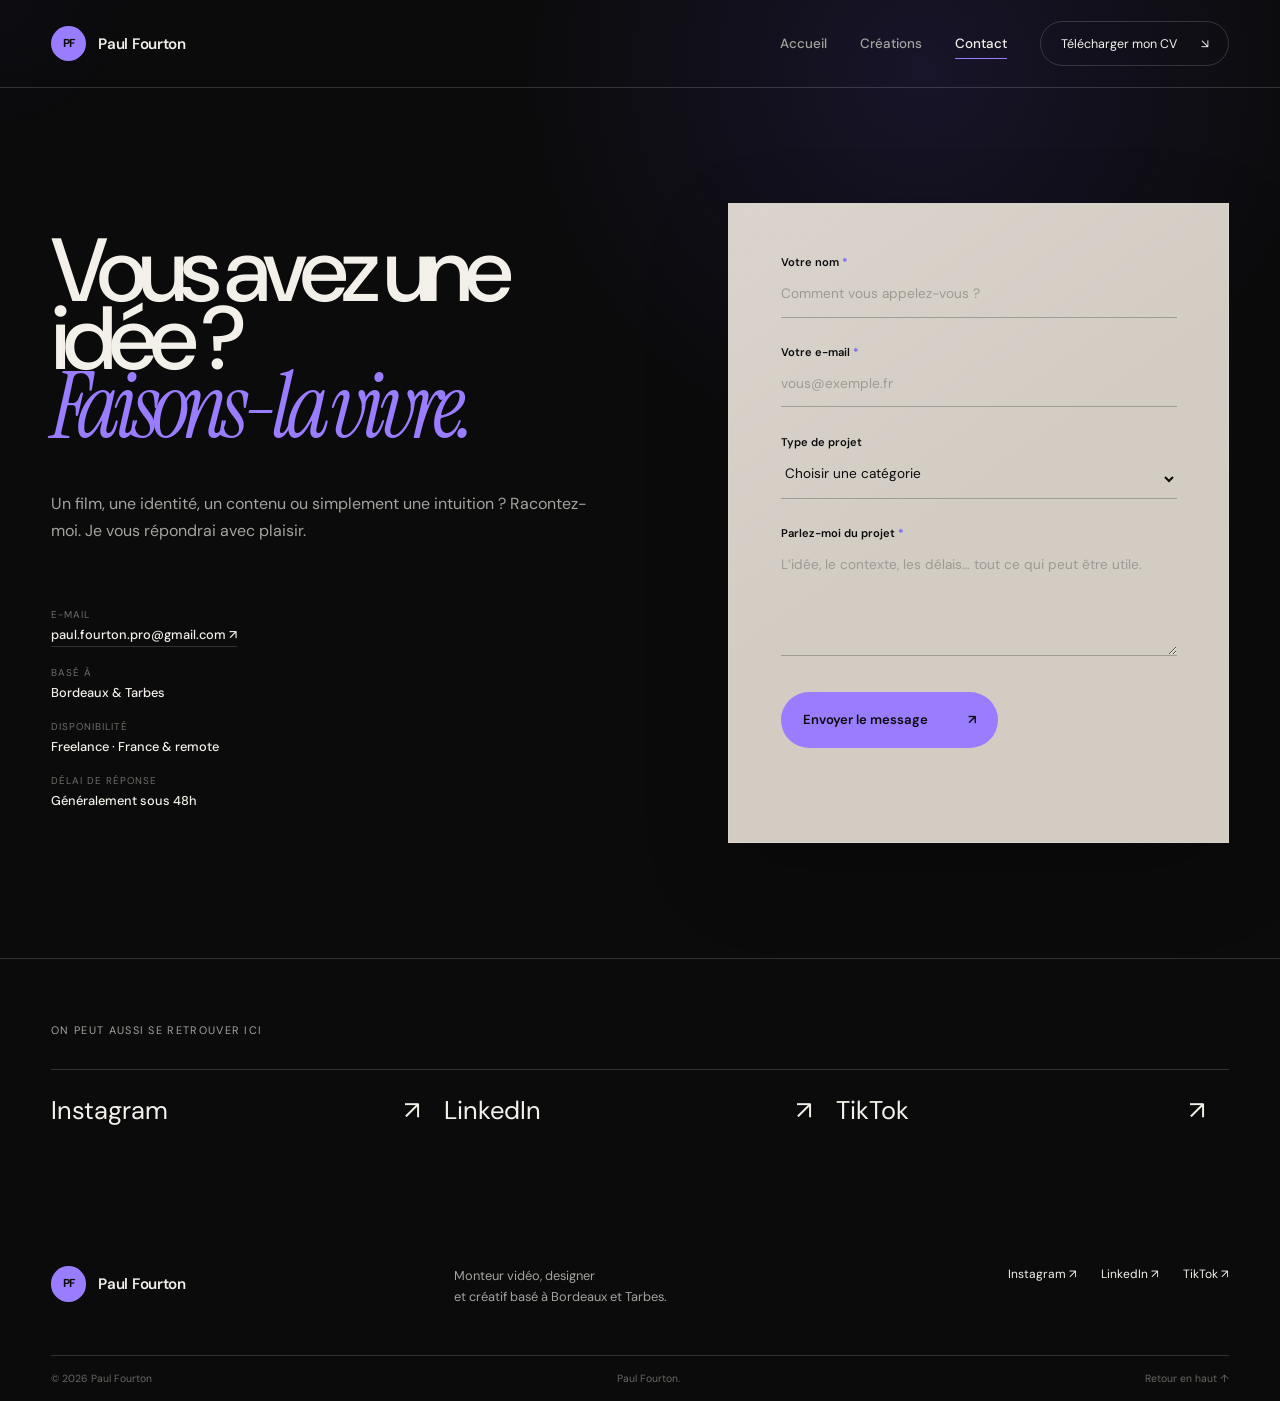
==== contact.html @ eab23693 "Add portfolio site files" ====
<!DOCTYPE html>
<html lang="fr">
<head>
  <meta charset="UTF-8">
  <meta name="viewport" content="width=device-width, initial-scale=1.0">
  <meta name="description" content="Contactez Paul Fourton pour un projet vidéo, design ou créatif.">
  <title>Contact — Paul Fourton</title>
  <link rel="icon" type="image/png" href="images/logo_paul.png">
  <link rel="stylesheet" href="styles.css">
  <script src="script.js" defer></script>
</head>
<body data-page="contact">
  <div class="cursor-glow" aria-hidden="true"></div>

  <header class="site-header">
    <a class="brand" href="index.html" aria-label="Retour à l'accueil">
      <span class="brand-mark brand-logo">
        <img src="images/logo_paul.png" alt="">
        <span class="brand-logo-fallback">PF</span>
      </span>
      <span>Paul Fourton</span>
    </a>
    <button class="menu-toggle" type="button" aria-label="Ouvrir le menu" aria-expanded="false">
      <span></span><span></span>
    </button>
    <nav class="main-nav" aria-label="Navigation principale">
      <a href="index.html" data-nav="home">Accueil</a>
      <a href="creations.html" data-nav="work">Créations</a>
      <a href="contact.html" data-nav="contact">Contact</a>
      <a class="nav-cta" href="output/pdf/cv-paul-fourton.pdf" download>Télécharger mon CV <span>↘</span></a>
    </nav>
  </header>

  <main>
    <section class="contact-hero section-shell">
      <div class="contact-heading">
        <h1 class="reveal">Vous avez une idée ?<br><em>Faisons-la vivre.</em></h1>
        <p class="reveal">
          Un film, une identité, un contenu ou simplement une intuition ?
          Racontez-moi. Je vous répondrai avec plaisir.
        </p>
        <div class="contact-details reveal">
          <a href="mailto:paul.fourton.pro@gmail.com">
            <span>E-mail</span>
            <strong>paul.fourton.pro@gmail.com ↗</strong>
          </a>
          <div>
            <span>Basé à</span>
            <strong>Bordeaux & Tarbes</strong>
          </div>
          <div>
            <span>Disponibilité</span>
            <strong>Freelance · France & remote</strong>
          </div>
          <div>
            <span>Délai de réponse</span>
            <strong>Généralement sous 48h</strong>
          </div>
        </div>
      </div>

      <div class="contact-form-wrap reveal">
        <form class="contact-form" action="https://formsubmit.co/ajax/paul.fourton.pro@gmail.com" method="POST" novalidate>
          <input type="hidden" name="_subject" value="Nouveau message depuis le portfolio de Paul Fourton">
          <input type="hidden" name="_template" value="table">
          <input type="hidden" name="_captcha" value="false">
          <input class="form-honey" type="text" name="_honey" tabindex="-1" autocomplete="off">

          <div class="form-row">
            <label for="name">Votre nom <span>*</span></label>
            <input id="name" name="name" type="text" placeholder="Comment vous appelez-vous ?" required>
            <small class="field-error">Indiquez votre nom.</small>
          </div>

          <div class="form-row">
            <label for="email">Votre e-mail <span>*</span></label>
            <input id="email" name="email" type="email" placeholder="vous@exemple.fr" required>
            <small class="field-error">Indiquez un e-mail valide.</small>
          </div>

          <div class="form-row">
            <label for="project">Type de projet</label>
            <select id="project" name="project">
              <option value="">Choisir une catégorie</option>
              <option>Montage vidéo</option>
              <option>Motion design</option>
              <option>Identité visuelle</option>
              <option>Direction créative</option>
              <option>Autre / À définir ensemble</option>
            </select>
          </div>

          <div class="form-row">
            <label for="message">Parlez-moi du projet <span>*</span></label>
            <textarea id="message" name="message" rows="5" placeholder="L’idée, le contexte, les délais… tout ce qui peut être utile." required></textarea>
            <small class="field-error">Ajoutez quelques mots sur votre projet.</small>
          </div>

          <button class="button button-primary form-submit magnetic" type="submit">
            Envoyer le message <span>↗</span>
          </button>
          <p class="form-status" role="status"></p>
        </form>
      </div>
    </section>

    <section class="social-strip section-shell reveal">
      <span>On peut aussi se retrouver ici</span>
      <div>
        <a href="https://www.instagram.com/paul._frt/" target="_blank" rel="noopener noreferrer">Instagram <span>↗</span></a>
        <a href="https://www.linkedin.com/in/paul-fourton-a712013b1/?isSelfProfile=true" target="_blank" rel="noopener noreferrer">LinkedIn <span>↗</span></a>
        <a href="https://www.tiktok.com/@paul.frt_?is_from_webapp=1&amp;sender_device=pc" target="_blank" rel="noopener noreferrer">TikTok <span>↗</span></a>
      </div>
    </section>
  </main>

  <footer class="site-footer section-shell">
    <div class="footer-top">
      <a class="brand" href="index.html"><span class="brand-mark brand-logo"><img src="images/logo_paul.png" alt=""><span class="brand-logo-fallback">PF</span></span><span>Paul Fourton</span></a>
      <p>Monteur vidéo, designer<br>et créatif basé à Bordeaux et Tarbes.</p>
      <div class="footer-links">
        <a href="https://www.instagram.com/paul._frt/" target="_blank" rel="noopener noreferrer">Instagram ↗</a><a href="https://www.linkedin.com/in/paul-fourton-a712013b1/?isSelfProfile=true" target="_blank" rel="noopener noreferrer">LinkedIn ↗</a><a href="https://www.tiktok.com/@paul.frt_?is_from_webapp=1&amp;sender_device=pc" target="_blank" rel="noopener noreferrer">TikTok ↗</a>
      </div>
    </div>
    <div class="footer-bottom">
      <span>© <span data-year></span> Paul Fourton</span>
      <span>Paul Fourton.</span>
      <a href="#top">Retour en haut ↑</a>
    </div>
  </footer>
</body>
</html>
---- styles.css ----
@import url("https://fonts.googleapis.com/css2?family=DM+Sans:wght@400;500;600;700&family=Instrument+Serif:ital@0;1&display=swap");

:root {
  --ink: #0b0b0c;
  --ink-soft: #151517;
  --paper: #f2f0e9;
  --white: #ffffff;
  --muted: #a4a39e;
  --line: rgba(255, 255, 255, 0.16);
  --acid: #9a7cff;
  --violet: #7857ff;
  --orange: #9a7cff;
  --serif: "Instrument Serif", Georgia, serif;
  --sans: "DM Sans", Arial, sans-serif;
  --pad: clamp(1.25rem, 4vw, 4.5rem);
  --header-height: 88px;
}

* {
  box-sizing: border-box;
  margin: 0;
  padding: 0;
}

html {
  scroll-behavior: smooth;
  background: var(--ink);
}

body {
  min-width: 320px;
  overflow-x: hidden;
  color: var(--paper);
  background:
    radial-gradient(circle at 72% 5%, rgba(120, 87, 255, 0.12), transparent 25rem),
    var(--ink);
  font-family: var(--sans);
  -webkit-font-smoothing: antialiased;
}

body.menu-open,
body.modal-open {
  overflow: hidden;
}

a {
  color: inherit;
  text-decoration: none;
}

button,
input,
textarea,
select {
  color: inherit;
  font: inherit;
}

button {
  border: 0;
  cursor: pointer;
}

::selection {
  color: var(--ink);
  background: var(--acid);
}

.cursor-glow {
  position: fixed;
  z-index: 0;
  width: 18rem;
  height: 18rem;
  border-radius: 50%;
  pointer-events: none;
  opacity: 0.035;
  background: radial-gradient(circle, rgba(120, 87, 255, 0.85), transparent 66%);
  transform: translate(-50%, -50%);
  transition: opacity 0.3s ease;
}

.section-shell {
  width: 100%;
  padding-inline: var(--pad);
}

.site-header {
  position: relative;
  z-index: 100;
  display: flex;
  min-height: var(--header-height);
  align-items: center;
  justify-content: space-between;
  padding: 0 var(--pad);
  border-bottom: 1px solid var(--line);
}

.brand {
  display: inline-flex;
  align-items: center;
  gap: 0.75rem;
  font-size: 0.95rem;
  font-weight: 600;
  letter-spacing: -0.02em;
}

.brand-mark {
  position: relative;
  display: grid;
  width: 2.2rem;
  height: 2.2rem;
  place-items: center;
  border-radius: 50%;
  color: var(--ink);
  background: var(--acid);
  font-size: 0.72rem;
  font-weight: 700;
  transition: transform 0.35s ease;
}

.brand:hover .brand-mark {
  transform: rotate(14deg);
}

.brand-logo {
  overflow: hidden;
  border-radius: 0;
  background: transparent;
}

.brand-logo img {
  position: absolute;
  inset: 0;
  display: block;
  width: 100%;
  height: 100%;
  object-fit: contain;
}

.brand-logo-fallback {
  display: none;
}

.brand-logo.is-missing {
  border-radius: 50%;
  background: var(--acid);
}

.brand-logo.is-missing img {
  display: none;
}

.brand-logo.is-missing .brand-logo-fallback {
  display: block;
}

.brand:hover .brand-logo {
  transform: none;
}

.main-nav {
  display: flex;
  align-items: center;
  gap: clamp(1.25rem, 2.6vw, 2.8rem);
}

.main-nav > a:not(.nav-cta) {
  position: relative;
  color: var(--muted);
  font-size: 0.84rem;
  font-weight: 500;
}

.main-nav > a:not(.nav-cta)::after {
  position: absolute;
  right: 0;
  bottom: -0.45rem;
  left: 0;
  height: 1px;
  content: "";
  background: var(--acid);
  transform: scaleX(0);
  transform-origin: right;
  transition: transform 0.3s ease;
}

.main-nav > a:hover,
.main-nav > a.is-active {
  color: var(--paper);
}

.main-nav > a:hover::after,
.main-nav > a.is-active::after {
  transform: scaleX(1);
  transform-origin: left;
}

.nav-cta {
  display: inline-flex;
  align-items: center;
  gap: 1.5rem;
  padding: 0.85rem 1.2rem;
  border: 1px solid var(--line);
  border-radius: 100px;
  font-size: 0.78rem;
  transition: color 0.3s ease, background 0.3s ease;
}

.nav-cta:hover {
  color: var(--ink);
  background: var(--paper);
}

.menu-toggle {
  display: none;
  width: 3rem;
  height: 3rem;
  place-content: center;
  gap: 6px;
  border: 1px solid var(--line);
  border-radius: 50%;
  background: transparent;
}

.menu-toggle span {
  display: block;
  width: 1rem;
  height: 1px;
  background: var(--paper);
  transition: transform 0.3s ease;
}

.hero {
  position: relative;
  z-index: 1;
  display: grid;
  min-height: auto;
  grid-template-columns: 1.2fr 0.8fr;
  align-items: center;
  gap: clamp(3rem, 6vw, 8rem);
  padding-block: clamp(2.75rem, 6vw, 5.5rem) clamp(3.5rem, 6vw, 5.5rem);
}

.hero-copy {
  position: relative;
  z-index: 2;
}

.eyebrow {
  display: inline-flex;
  align-items: center;
  gap: 0.6rem;
  margin-bottom: clamp(2rem, 4vw, 4rem);
  color: var(--muted);
  font-size: 0.72rem;
  font-weight: 600;
  letter-spacing: 0.12em;
  text-transform: uppercase;
}

.status-dot {
  position: relative;
  width: 0.55rem;
  height: 0.55rem;
  border-radius: 50%;
  background: var(--acid);
}

.status-dot::after {
  position: absolute;
  inset: -5px;
  border: 1px solid var(--acid);
  border-radius: inherit;
  content: "";
  animation: pulse 2s infinite;
}

.hero-title {
  max-width: 900px;
  font-size: clamp(3.5rem, 7.7vw, 8.5rem);
  font-weight: 600;
  letter-spacing: -0.075em;
  line-height: 0.78;
}

.hero-title span,
.hero-title em {
  display: block;
}

.hero-title span {
  margin-top: 0.28em;
  font-size: 0.58em;
  letter-spacing: -0.055em;
  line-height: 0.9;
}

.hero-title em {
  color: var(--acid);
  font-family: var(--serif);
  font-size: 0.65em;
  font-weight: 400;
  letter-spacing: -0.035em;
  line-height: 0.9;
}

.hero-intro {
  max-width: 590px;
  margin-top: clamp(2rem, 4vw, 3.5rem);
  color: #c9c7c0;
  font-size: clamp(1rem, 1.35vw, 1.22rem);
  line-height: 1.65;
}

.hero-actions {
  display: flex;
  align-items: center;
  gap: 2rem;
  margin-top: 2rem;
}

.button {
  display: inline-flex;
  min-height: 3.5rem;
  align-items: center;
  justify-content: center;
  gap: 2.5rem;
  padding: 0.9rem 1.4rem;
  border-radius: 100px;
  font-size: 0.82rem;
  font-weight: 600;
  transition: transform 0.25s ease, color 0.3s ease, background 0.3s ease;
}

.button-primary {
  color: var(--ink);
  background: var(--acid);
}

.button-primary:hover {
  background: var(--white);
}

.button-outline {
  border: 1px solid rgba(11, 11, 12, 0.28);
  color: var(--ink);
  background: transparent;
}

.button-outline:hover {
  color: var(--paper);
  background: var(--ink);
}

.button-light {
  color: var(--ink);
  background: var(--paper);
}

.button-light:hover {
  background: var(--acid);
}

.text-link {
  display: inline-flex;
  align-items: center;
  gap: 0.75rem;
  border-bottom: 1px solid currentColor;
  padding-bottom: 0.25rem;
  font-size: 0.82rem;
}

.text-link span {
  transition: transform 0.3s ease;
}

.text-link:hover span {
  transform: translate(3px, -3px);
}

.hero-meta {
  display: flex;
  gap: clamp(2rem, 5vw, 5rem);
  margin-top: clamp(3rem, 7vw, 6rem);
}

.hero-meta div {
  display: grid;
  gap: 0.4rem;
}

.hero-meta span {
  color: #686865;
  font-size: 0.65rem;
  letter-spacing: 0.1em;
  text-transform: uppercase;
}

.hero-meta strong {
  font-size: 0.72rem;
  font-weight: 500;
}

.hero-visual {
  position: relative;
  width: min(34vw, 470px);
  justify-self: end;
  isolation: isolate;
}

.hero-visual::before {
  position: absolute;
  inset: 1.1rem -1.1rem -1.1rem 1.1rem;
  z-index: -1;
  border: 1px solid rgba(255, 255, 255, 0.13);
  border-radius: 1.25rem;
  content: "";
  background:
    linear-gradient(145deg, rgba(255, 255, 255, 0.07), rgba(255, 255, 255, 0.01)),
    rgba(255, 255, 255, 0.035);
  transform: rotate(2deg);
}

.placeholder {
  position: relative;
  display: grid;
  place-items: center;
  overflow: hidden;
  color: rgba(11, 11, 12, 0.55);
  background:
    linear-gradient(135deg, transparent 49.8%, rgba(11, 11, 12, 0.12) 50%, transparent 50.2%),
    linear-gradient(45deg, transparent 49.8%, rgba(11, 11, 12, 0.12) 50%, transparent 50.2%),
    var(--white);
}

.placeholder::before {
  position: absolute;
  inset: 0.7rem;
  border: 1px solid rgba(11, 11, 12, 0.12);
  content: "";
  pointer-events: none;
}

.placeholder > * {
  position: relative;
  z-index: 1;
}

.portrait-placeholder {
  aspect-ratio: 3 / 4;
  border-radius: 1.35rem;
}

.portrait-frame {
  position: relative;
  overflow: hidden;
  border: 1px solid rgba(255, 255, 255, 0.14);
  background: var(--ink-soft);
  box-shadow: 0 30px 90px rgba(0, 0, 0, 0.36);
  transform: rotate(-1.2deg) translateZ(0);
}

.portrait-frame::after {
  position: absolute;
  inset: 0;
  content: "";
  pointer-events: none;
  background:
    linear-gradient(180deg, transparent 52%, rgba(0, 0, 0, 0.42)),
    linear-gradient(90deg, rgba(0, 0, 0, 0.18), transparent 42%);
  opacity: 0.85;
}

.portrait-frame img {
  display: block;
  width: 100%;
  height: 100%;
  object-fit: cover;
  transform: scale(1.015);
  filter: saturate(0.96) contrast(1.03);
}

.portrait-placeholder span,
.placeholder-label {
  font-size: 0.68rem;
  font-weight: 600;
  letter-spacing: 0.1em;
  text-transform: uppercase;
}

.visual-tag {
  position: absolute;
  z-index: 3;
  display: inline-flex;
  align-items: center;
  justify-content: center;
  min-width: 7rem;
  padding: 0.75rem 0.9rem;
  border-radius: 0.75rem;
  font-family: var(--sans);
  font-size: 0.62rem;
  font-style: normal;
  font-weight: 700;
  letter-spacing: 0.1em;
  line-height: 1.15;
  text-align: center;
  text-transform: uppercase;
  backdrop-filter: blur(14px);
}

.tag-top {
  top: 1rem;
  left: -1.35rem;
  border: 1px solid rgba(255, 255, 255, 0.16);
  color: var(--paper);
  background: rgba(11, 11, 12, 0.72);
  transform: rotate(-2.5deg);
}

.tag-bottom {
  right: -1rem;
  bottom: 1.15rem;
  color: var(--ink);
  background: var(--acid);
  transform: rotate(2.5deg);
}

.ticker {
  position: relative;
  z-index: 3;
  overflow: hidden;
  border-block: 1px solid rgba(11, 11, 12, 0.18);
  color: var(--ink);
  background: var(--acid);
  transform: rotate(-1.1deg) scale(1.02);
}

.ticker-track {
  display: flex;
  width: max-content;
  align-items: center;
  gap: 2rem;
  padding: 1rem 0;
  animation: ticker 25s linear infinite;
}

.ticker span {
  font-size: clamp(1.1rem, 2vw, 1.8rem);
  font-weight: 600;
  letter-spacing: -0.04em;
  text-transform: uppercase;
}

.ticker i {
  font-size: 1.1rem;
  font-style: normal;
}

.presentation {
  padding-block: clamp(3rem, 6vw, 5rem) clamp(5rem, 8vw, 7rem);
}

.presentation-frame {
  position: relative;
  overflow: hidden;
  width: 100%;
  aspect-ratio: 16 / 9;
  background: #050506;
  box-shadow: 0 35px 90px rgba(0, 0, 0, 0.36);
}

.presentation-frame video,
.presentation-frame iframe,
.youtube-embed {
  display: block;
  width: 100%;
  height: 100%;
  border: 0;
  object-fit: contain;
  background: #050506;
}

.youtube-link {
  position: relative;
  display: grid;
  width: 100%;
  height: 100%;
  overflow: hidden;
  place-items: center;
  color: var(--paper);
  background: #050506;
}

.youtube-link img {
  position: absolute;
  inset: 0;
  width: 100%;
  height: 100%;
  object-fit: cover;
}

.youtube-link::after {
  position: absolute;
  inset: 0;
  z-index: 1;
  content: "";
  pointer-events: none;
  background:
    linear-gradient(180deg, rgba(0, 0, 0, 0.1), transparent 42%, rgba(0, 0, 0, 0.55)),
    linear-gradient(90deg, rgba(0, 0, 0, 0.34), transparent 46%);
}

.youtube-link .placeholder-label {
  position: absolute;
  z-index: 2;
  right: 1.4rem;
  bottom: 1.4rem;
}

.featured,
.services {
  padding-block: clamp(7rem, 12vw, 11rem);
}

.section-heading {
  display: flex;
  align-items: flex-end;
  justify-content: space-between;
  gap: 2rem;
  margin-bottom: clamp(3rem, 6vw, 5.5rem);
}

.section-index {
  display: block;
  margin-bottom: 1.3rem;
  color: #74736e;
  font-size: 0.68rem;
  font-weight: 600;
  letter-spacing: 0.13em;
  text-transform: uppercase;
}

.section-heading h2,
.cta-section h2 {
  font-size: clamp(3rem, 6vw, 6.5rem);
  font-weight: 500;
  letter-spacing: -0.065em;
  line-height: 0.84;
}

.section-heading h2 em,
.cta-section h2 em {
  color: var(--acid);
  font-family: var(--serif);
  font-weight: 400;
}

.section-heading > p {
  max-width: 300px;
  color: var(--muted);
  font-size: 0.9rem;
  line-height: 1.6;
}

.carousel-stage {
  position: relative;
}

.carousel-button {
  position: absolute;
  z-index: 10;
  top: 42%;
  display: grid;
  width: 4.4rem;
  height: 4.4rem;
  place-items: center;
  border: 1px solid rgba(11, 11, 12, 0.16);
  border-radius: 50%;
  color: var(--ink);
  background: var(--acid);
  box-shadow: 0 12px 35px rgba(0, 0, 0, 0.28);
  font-size: 1.35rem;
  transform: translateY(-50%);
  transition: color 0.3s ease, background 0.3s ease, transform 0.3s ease;
}

.carousel-prev {
  left: clamp(0.5rem, 1.5vw, 1.5rem);
}

.carousel-next {
  right: clamp(0.5rem, 1.5vw, 1.5rem);
}

.carousel-button:hover {
  background: var(--paper);
  transform: translateY(-50%) scale(1.08);
}

.carousel-button:disabled {
  cursor: default;
}

.project-carousel {
  overflow: hidden;
  cursor: default;
  user-select: none;
}

.carousel-track {
  display: flex;
  gap: clamp(1rem, 2vw, 2rem);
  transition: transform 0.65s cubic-bezier(0.22, 1, 0.36, 1);
}

.project-slide {
  width: clamp(270px, 29vw, 430px);
  flex: 0 0 auto;
}

.project-slide-wide {
  width: clamp(360px, 48vw, 720px);
}

.project-media {
  position: relative;
  display: grid;
  width: 100%;
  aspect-ratio: 4 / 5;
  overflow: hidden;
  place-items: center;
  color: var(--ink);
  background: var(--ink-soft);
  transition: border-radius 0.45s ease;
}

.project-slide-wide .project-media {
  aspect-ratio: 16 / 10;
}

.project-media:hover {
  border-radius: 1.5rem;
}

.project-media.has-video,
.work-visual.has-video,
.project-media.has-image,
.work-visual.has-image {
  color: var(--paper);
}

.project-media.has-video::after,
.work-visual.has-video::after,
.project-media.has-image::after,
.work-visual.has-image::after {
  position: absolute;
  inset: 0;
  z-index: 1;
  content: "";
  pointer-events: none;
  background:
    linear-gradient(180deg, rgba(0, 0, 0, 0.12), transparent 42%, rgba(0, 0, 0, 0.55)),
    linear-gradient(90deg, rgba(0, 0, 0, 0.35), transparent 45%);
}

.media-video {
  position: absolute;
  inset: 0;
  width: 100%;
  height: 100%;
  object-fit: cover;
  background: #050506;
}

.media-image {
  position: absolute;
  inset: 0;
  width: 100%;
  height: 100%;
  object-fit: cover;
  background: #050506;
}

.project-number,
.card-index {
  position: absolute;
  z-index: 2;
  top: 1.4rem;
  left: 1.4rem;
  font-size: 0.68rem;
  font-weight: 700;
}

.play-button {
  position: relative;
  z-index: 2;
  display: grid;
  width: 4.6rem;
  height: 4.6rem;
  place-items: center;
  border-radius: 50%;
  color: var(--paper);
  background: var(--ink);
  font-size: 0.85rem;
  text-indent: 0.18em;
  transition: transform 0.35s ease, color 0.35s ease, background 0.35s ease;
}

.project-media:hover .play-button,
.work-visual:hover .play-button {
  color: var(--ink);
  background: var(--acid);
  transform: scale(1.1);
}

.project-media .placeholder-label,
.work-visual .placeholder-label {
  position: absolute;
  z-index: 2;
  right: 1.4rem;
  bottom: 1.4rem;
}

.project-info {
  display: flex;
  justify-content: space-between;
  gap: 1rem;
  padding-top: 1.3rem;
}

.project-info span,
.project-info p {
  color: var(--muted);
  font-size: 0.7rem;
}

.project-info h3 {
  margin-top: 0.35rem;
  font-size: clamp(1.4rem, 2vw, 2rem);
  font-weight: 500;
  letter-spacing: -0.04em;
}

.project-info p {
  padding-top: 0.25rem;
  text-align: right;
}

.featured-footer {
  display: flex;
  justify-content: space-between;
  margin-top: 2.5rem;
  color: var(--muted);
  font-size: 0.72rem;
}

.featured-footer .text-link {
  color: var(--paper);
}

.about {
  padding-block: clamp(6rem, 10vw, 10rem);
  color: var(--ink);
  background: var(--paper);
}

.about-intro {
  display: grid;
  grid-template-columns: 1fr;
  gap: 1.5rem;
  padding-bottom: clamp(2.2rem, 4vw, 3.8rem);
}

.statement {
  max-width: 1260px;
  font-size: clamp(2rem, 4vw, 4.6rem);
  font-weight: 500;
  letter-spacing: -0.06em;
  line-height: 1;
}

.statement em {
  color: var(--violet);
  font-family: var(--serif);
  font-weight: 400;
}

.about-grid {
  display: grid;
  grid-template-columns: 1fr 1fr;
  align-items: center;
  gap: clamp(3rem, 8vw, 9rem);
}

.about-image {
  aspect-ratio: 5 / 4;
  background-color: var(--white);
  font-size: 0.7rem;
  font-weight: 700;
  letter-spacing: 0.1em;
  text-transform: uppercase;
}

.before-after {
  --position: 50%;
  position: relative;
  overflow: hidden;
  background: var(--ink);
  box-shadow: 0 24px 70px rgba(11, 11, 12, 0.18);
  touch-action: none;
  user-select: none;
}

.before-after-media {
  position: relative;
  width: 100%;
  height: 100%;
}

.before-after-image {
  display: block;
  width: 100%;
  height: 100%;
  object-fit: cover;
  pointer-events: none;
  user-select: none;
}

.before-after-overlay {
  position: absolute;
  inset: 0;
  width: 100%;
  overflow: hidden;
  clip-path: inset(0 calc(100% - var(--position)) 0 0);
  will-change: clip-path;
}

.before-after-label {
  position: absolute;
  z-index: 3;
  top: 1rem;
  padding: 0.45rem 0.7rem;
  border: 1px solid rgba(255, 255, 255, 0.2);
  border-radius: 100px;
  color: var(--paper);
  background: rgba(11, 11, 12, 0.58);
  backdrop-filter: blur(12px);
  font-size: 0.62rem;
  font-weight: 700;
  letter-spacing: 0.1em;
  text-transform: uppercase;
}

.before-label {
  left: 1rem;
}

.after-label {
  right: 1rem;
}

.before-after-handle {
  position: absolute;
  z-index: 4;
  top: 0;
  bottom: 0;
  left: var(--position);
  width: 3.2rem;
  border: 0;
  outline: 0;
  background: transparent;
  transform: translateX(-50%);
  cursor: ew-resize;
}

.before-after-handle::before {
  position: absolute;
  top: 0;
  bottom: 0;
  left: 50%;
  width: 2px;
  content: "";
  background: rgba(255, 255, 255, 0.9);
  box-shadow: 0 0 18px rgba(0, 0, 0, 0.45);
  transform: translateX(-50%);
}

.before-after-handle span {
  position: absolute;
  top: 50%;
  left: 50%;
  display: grid;
  width: 3.2rem;
  height: 3.2rem;
  place-items: center;
  border: 2px solid rgba(255, 255, 255, 0.9);
  border-radius: 50%;
  background: rgba(11, 11, 12, 0.72);
  box-shadow: 0 12px 34px rgba(0, 0, 0, 0.34);
  transform: translate(-50%, -50%);
}

.before-after-handle span::before,
.before-after-handle span::after {
  position: absolute;
  top: 50%;
  left: 50%;
  width: 0.48rem;
  height: 0.48rem;
  border-top: 2px solid var(--paper);
  border-left: 2px solid var(--paper);
  content: "";
}

.before-after-handle span::before {
  transform: translate(-85%, -50%) rotate(-45deg);
}

.before-after-handle span::after {
  transform: translate(-15%, -50%) rotate(135deg);
}

.before-after-handle:focus-visible span {
  outline: 3px solid var(--acid);
  outline-offset: 4px;
}

.about-copy {
  display: grid;
  justify-items: start;
  gap: 1.5rem;
  font-size: clamp(1rem, 1.4vw, 1.25rem);
  line-height: 1.65;
}

.about-copy p:last-of-type {
  color: #696863;
}

.about-copy .button {
  margin-top: 1rem;
}

.stats {
  display: grid;
  grid-template-columns: repeat(3, 1fr);
  margin-top: clamp(5rem, 9vw, 9rem);
  border-top: 1px solid rgba(11, 11, 12, 0.2);
}

.stat {
  padding: 2rem 1rem 0 0;
}

.stat + .stat {
  border-left: 1px solid rgba(11, 11, 12, 0.2);
  padding-left: 2rem;
}

.stat strong,
.stat > span {
  font-size: clamp(3.5rem, 7vw, 7rem);
  font-weight: 500;
  letter-spacing: -0.08em;
}

.stat > span {
  color: var(--violet);
  font-family: var(--serif);
}

.stat p {
  color: #74736e;
  font-size: 0.78rem;
}

.service-list {
  border-top: 1px solid var(--line);
}

.service-item {
  display: grid;
  grid-template-columns: 0.5fr 1.8fr 2fr auto;
  align-items: center;
  gap: 2rem;
  padding: clamp(1.7rem, 3vw, 2.7rem) 0;
  border-bottom: 1px solid var(--line);
  transition: padding 0.35s ease, color 0.35s ease, background 0.35s ease;
}

.service-item > span {
  color: #666560;
  font-size: 0.68rem;
}

.service-item h3 {
  font-size: clamp(1.4rem, 2.5vw, 2.5rem);
  font-weight: 500;
  letter-spacing: -0.04em;
}

.service-item p {
  max-width: 500px;
  color: var(--muted);
  font-size: 0.82rem;
  line-height: 1.6;
}

.service-item i {
  font-size: 1.5rem;
  font-style: normal;
  transition: transform 0.3s ease;
}

.service-item:hover {
  padding-inline: 1.4rem;
  color: var(--ink);
  background: var(--acid);
}

.service-item:hover p,
.service-item:hover > span {
  color: rgba(11, 11, 12, 0.65);
}

.service-item:hover i {
  transform: rotate(45deg);
}

.cta-section {
  position: relative;
  z-index: 1;
  display: grid;
  min-height: 620px;
  place-items: center;
  overflow: hidden;
  padding-block: clamp(6rem, 10vw, 10rem);
  text-align: center;
  background: var(--violet);
}

.cta-section > span {
  color: rgba(255, 255, 255, 0.7);
  font-size: 0.7rem;
  letter-spacing: 0.12em;
  text-transform: uppercase;
}

.cta-section h2 {
  position: relative;
  z-index: 2;
}

.cta-section h2 em {
  color: var(--acid);
}

.cta-section .button {
  position: relative;
  z-index: 2;
}

.cta-orb {
  position: absolute;
  z-index: -1;
  width: min(72vw, 900px);
  aspect-ratio: 1;
  border: 1px solid rgba(255, 255, 255, 0.2);
  border-radius: 50%;
}

.cta-orb::before,
.cta-orb::after {
  position: absolute;
  border: 1px solid rgba(255, 255, 255, 0.13);
  border-radius: 50%;
  content: "";
}

.cta-orb::before {
  inset: 12%;
}

.cta-orb::after {
  inset: 24%;
}

.site-footer {
  padding-top: clamp(2.5rem, 4vw, 3.75rem);
  padding-bottom: 1rem;
  background: var(--ink);
}

.footer-top {
  display: grid;
  grid-template-columns: 1fr 1fr 1fr;
  gap: 2rem;
  align-items: start;
  padding-bottom: clamp(2rem, 4vw, 3rem);
}

.footer-top > p {
  color: var(--muted);
  font-size: 0.8rem;
  line-height: 1.6;
}

.footer-links {
  display: flex;
  justify-content: flex-end;
  gap: 1.5rem;
}

.footer-links a {
  font-size: 0.75rem;
  transition: color 0.3s ease;
}

.footer-links a:hover {
  color: var(--acid);
}

.footer-bottom {
  display: flex;
  justify-content: space-between;
  gap: 1.5rem;
  padding-top: 1rem;
  border-top: 1px solid var(--line);
  color: #696863;
  font-size: 0.65rem;
}

.footer-bottom a:hover {
  color: var(--paper);
}

/* Créations */
.page-hero {
  display: flex;
  min-height: auto;
  flex-direction: column;
  justify-content: flex-start;
  padding-block: clamp(1.25rem, 3vw, 2.4rem) 2.25rem;
}

.page-hero-main {
  display: grid;
  grid-template-columns: minmax(0, 1fr) minmax(260px, 31vw);
  gap: clamp(2rem, 5vw, 5rem);
  align-items: end;
}

.page-hero h1,
.contact-heading h1 {
  font-size: clamp(4.2rem, 10vw, 10.5rem);
  font-weight: 500;
  letter-spacing: -0.08em;
  line-height: 0.76;
}

.page-hero-video {
  position: relative;
  aspect-ratio: 4 / 5;
  overflow: hidden;
  border-radius: 1.2rem;
  background: rgba(255, 255, 255, 0.035);
  isolation: isolate;
  pointer-events: none;
  -webkit-mask-image: linear-gradient(to bottom, transparent 0%, rgba(0, 0, 0, 0.65) 12%, #000 26%, #000 74%, rgba(0, 0, 0, 0.65) 88%, transparent 100%);
  mask-image: linear-gradient(to bottom, transparent 0%, rgba(0, 0, 0, 0.65) 12%, #000 26%, #000 74%, rgba(0, 0, 0, 0.65) 88%, transparent 100%);
}

.page-hero-video::after {
  position: absolute;
  inset: 0;
  z-index: 2;
  border-radius: inherit;
  content: "";
  pointer-events: none;
  background:
    linear-gradient(180deg, var(--ink) 0%, transparent 24%, transparent 76%, var(--ink) 100%),
    radial-gradient(ellipse at center, transparent 48%, rgba(11, 11, 12, 0.72) 100%);
  box-shadow: inset 0 0 90px rgba(0, 0, 0, 0.85);
}

.page-hero-video video,
.page-hero-video img {
  display: block;
  width: 100%;
  height: 100%;
  object-fit: cover;
}

.page-hero h1 em,
.contact-heading h1 em {
  color: var(--acid);
  font-family: var(--serif);
  font-weight: 400;
}

.page-hero-bottom {
  display: flex;
  justify-content: space-between;
  gap: 2rem;
  align-items: flex-end;
  margin-top: clamp(2rem, 4vw, 3rem);
}

.page-hero-bottom p {
  max-width: 520px;
  color: var(--muted);
  font-size: 1rem;
  line-height: 1.65;
}

.scroll-hint {
  color: #74736e;
  font-size: 0.68rem;
  letter-spacing: 0.08em;
  text-transform: uppercase;
}

.work-section {
  padding-block: 2rem clamp(5rem, 8vw, 7rem);
}

.filter-bar {
  display: flex;
  gap: 0.6rem;
  margin-bottom: 2.75rem;
  padding-bottom: 1.5rem;
  border-bottom: 1px solid var(--line);
}

.filter-button {
  display: inline-flex;
  gap: 1rem;
  padding: 0.75rem 1.15rem;
  border: 1px solid var(--line);
  border-radius: 100px;
  color: var(--muted);
  background: transparent;
  font-size: 0.74rem;
  transition: color 0.3s ease, background 0.3s ease;
}

.filter-button span {
  font-size: 0.55rem;
}

.filter-button:hover,
.filter-button.is-active {
  color: var(--ink);
  background: var(--acid);
}

.work-grid {
  display: grid;
  grid-template-columns: repeat(3, 1fr);
  gap: clamp(2rem, 3.5vw, 3rem) clamp(1rem, 2vw, 1.8rem);
  align-items: stretch;
}

.work-card.is-hidden {
  display: none;
}

.work-card:nth-child(4n + 2) {
  margin-top: 0;
}

.work-card,
.work-card-large,
.work-card:not(.work-card-large) {
  width: 100%;
  margin-top: 0;
  justify-self: stretch;
}

.work-visual {
  position: relative;
  display: grid;
  width: 100%;
  aspect-ratio: 16 / 9;
  overflow: hidden;
  place-items: center;
  color: var(--ink);
  background: var(--ink-soft);
  transition: border-radius 0.4s ease, transform 0.5s ease;
}

.work-card:nth-child(even) {
  justify-self: stretch;
}

.work-visual.portrait {
  aspect-ratio: 16 / 10;
  border: 1px solid rgba(255, 255, 255, 0.08);
  background: rgba(255, 255, 255, 0.025);
}

.work-visual.portrait::before {
  inset: 0 auto 0 50%;
  width: 50%;
  border: 0;
  background:
    linear-gradient(135deg, transparent 49.8%, rgba(11, 11, 12, 0.12) 50%, transparent 50.2%),
    linear-gradient(45deg, transparent 49.8%, rgba(11, 11, 12, 0.12) 50%, transparent 50.2%),
    var(--white);
  box-shadow: 0 20px 50px rgba(0, 0, 0, 0.22);
  transform: translateX(-50%);
}

.work-visual.portrait .card-index {
  left: calc(25% + 1.4rem);
}

.work-visual.portrait .placeholder-label {
  right: calc(25% + 1.4rem);
}

.work-visual.square {
  aspect-ratio: 16 / 10;
}

.work-visual.poster {
  aspect-ratio: 4 / 5;
}

.work-visual:hover {
  border-radius: 1.5rem;
  transform: scale(0.985);
}

.work-card-info {
  display: flex;
  justify-content: space-between;
  gap: 1rem;
  padding-top: 0.9rem;
}

.work-card-info h2 {
  font-size: clamp(1.05rem, 1.5vw, 1.45rem);
  font-weight: 500;
  letter-spacing: -0.04em;
}

.work-card-info span,
.work-card-info p {
  color: var(--muted);
  font-size: 0.65rem;
}

.work-card-info p {
  padding-top: 0.35rem;
  text-align: right;
}

.project-modal {
  position: fixed;
  z-index: 500;
  inset: 0;
  display: grid;
  visibility: hidden;
  place-items: center;
  padding: 2rem;
  opacity: 0;
  transition: opacity 0.35s ease, visibility 0.35s ease;
}

.project-modal.is-open {
  visibility: visible;
  opacity: 1;
}

.modal-backdrop {
  position: absolute;
  inset: 0;
  background: rgba(0, 0, 0, 0.88);
  backdrop-filter: blur(15px);
}

.modal-content {
  position: relative;
  z-index: 2;
  display: grid;
  width: min(1360px, 96vw);
  max-height: 92vh;
  overflow: auto;
  grid-template-columns: minmax(0, 1.85fr) minmax(280px, 0.65fr);
  color: var(--ink);
  background: var(--paper);
}

.modal-video {
  position: relative;
  display: grid;
  min-height: min(72vh, 760px);
  background: #050506;
}

@media (min-width: 821px) {
  .project-modal.is-compact .modal-content {
    width: min(1100px, 95vw);
    grid-template-columns: 1.5fr 0.7fr;
  }

  .project-modal.is-compact .modal-video {
    min-height: 520px;
  }

  .project-modal.is-poster .modal-content {
    width: min(1040px, 95vw);
    grid-template-columns: minmax(0, 1.1fr) minmax(260px, 0.58fr);
  }

  .project-modal.is-poster .modal-video {
    min-height: min(78vh, 860px);
  }
}

.modal-player,
.modal-embed,
.modal-image {
  display: block;
  width: 100%;
  height: 100%;
  min-height: inherit;
  border: 0;
  object-fit: contain;
  background: #050506;
}

.modal-player[hidden],
.modal-embed[hidden],
.modal-image[hidden] {
  display: none;
}

.modal-copy {
  display: flex;
  flex-direction: column;
  justify-content: flex-end;
  padding: 3rem;
}

.modal-copy > span {
  color: #74736e;
  font-size: 0.65rem;
  letter-spacing: 0.12em;
  text-transform: uppercase;
}

.modal-copy h2 {
  margin: 1rem 0 2rem;
  font-family: var(--serif);
  font-size: clamp(2.5rem, 5vw, 5rem);
  font-weight: 400;
  line-height: 0.9;
}

.modal-copy p {
  color: #62615d;
  font-size: 0.85rem;
  line-height: 1.7;
}

.modal-close {
  position: absolute;
  z-index: 5;
  top: 1.2rem;
  right: 1.2rem;
  display: grid;
  width: 2.8rem;
  height: 2.8rem;
  place-items: center;
  border-radius: 50%;
  color: var(--paper);
  background: var(--ink);
  font-size: 1.4rem;
}

/* Contact */
.contact-hero {
  display: grid;
  min-height: calc(100vh - var(--header-height));
  grid-template-columns: 1.08fr 0.92fr;
  gap: clamp(3rem, 7vw, 8rem);
  padding-block: clamp(5rem, 9vw, 9rem);
}

.contact-heading {
  display: flex;
  flex-direction: column;
  justify-content: center;
}

.contact-heading h1 {
  font-size: clamp(3.8rem, 7vw, 7.7rem);
}

.contact-heading > p {
  max-width: 540px;
  margin-top: 3rem;
  color: var(--muted);
  font-size: 1rem;
  line-height: 1.7;
}

.contact-details {
  display: grid;
  gap: 1.2rem;
  margin-top: 4rem;
}

.contact-details > * {
  display: grid;
  gap: 0.3rem;
}

.contact-details span {
  color: #6f6e69;
  font-size: 0.62rem;
  letter-spacing: 0.1em;
  text-transform: uppercase;
}

.contact-details strong {
  font-size: 0.8rem;
  font-weight: 500;
}

.contact-details a strong {
  border-bottom: 1px solid var(--line);
  justify-self: start;
  padding-bottom: 0.2rem;
}

.contact-form-wrap {
  align-self: center;
  padding: clamp(2rem, 4vw, 4rem);
  color: var(--ink);
  border: 1px solid rgba(255, 255, 255, 0.12);
  background:
    linear-gradient(145deg, rgba(255, 255, 255, 0.16), transparent 48%),
    #d3ccc3;
  box-shadow: 0 30px 80px rgba(0, 0, 0, 0.18);
}

.contact-form {
  display: grid;
  gap: 1.7rem;
}

.form-honey {
  position: absolute;
  left: -9999px;
  width: 1px;
  height: 1px;
  opacity: 0;
  pointer-events: none;
}

.form-row {
  position: relative;
  display: grid;
  gap: 0.65rem;
}

.form-row label {
  font-size: 0.7rem;
  font-weight: 600;
}

.form-row label span {
  color: var(--violet);
}

.form-row input,
.form-row textarea,
.form-row select {
  width: 100%;
  border: 0;
  border-bottom: 1px solid rgba(11, 11, 12, 0.25);
  border-radius: 0;
  outline: 0;
  padding: 0.35rem 0 0.9rem;
  color: var(--ink);
  background: transparent;
  font-size: 0.85rem;
  resize: vertical;
  transition: border-color 0.3s ease;
}

.form-row input:focus,
.form-row textarea:focus,
.form-row select:focus {
  border-color: var(--violet);
}

.form-row input::placeholder,
.form-row textarea::placeholder {
  color: #9b9a95;
}

.field-error {
  display: none;
  color: #cc3f20;
  font-size: 0.62rem;
}

.form-row.has-error .field-error {
  display: block;
}

.form-row.has-error input,
.form-row.has-error textarea {
  border-color: #cc3f20;
}

.consent {
  display: flex;
  align-items: flex-start;
  gap: 0.7rem;
  color: #666560;
  font-size: 0.68rem;
  line-height: 1.5;
}

.consent input {
  margin-top: 0.2rem;
  accent-color: var(--violet);
}

.form-submit {
  justify-self: start;
  border: 0;
  margin-top: 0.5rem;
}

.form-status {
  min-height: 1rem;
  color: #387800;
  font-size: 0.72rem;
}

.social-strip {
  padding-block: 4rem;
  border-top: 1px solid var(--line);
}

.social-strip > span {
  display: block;
  margin-bottom: 2rem;
  color: var(--muted);
  font-size: 0.68rem;
  letter-spacing: 0.12em;
  text-transform: uppercase;
}

.social-strip > div {
  display: grid;
  grid-template-columns: repeat(3, 1fr);
}

.social-strip a {
  display: flex;
  justify-content: space-between;
  padding: 1.5rem 1.5rem 1.5rem 0;
  border-top: 1px solid var(--line);
  font-size: clamp(1.2rem, 2vw, 2rem);
  transition: color 0.3s ease, padding 0.3s ease;
}

.social-strip a:hover {
  padding-left: 1rem;
  color: var(--acid);
}

/* Animations */
.reveal {
  opacity: 0;
  transform: translateY(35px);
  transition: opacity 0.85s ease, transform 0.85s cubic-bezier(0.22, 1, 0.36, 1);
}

.reveal.is-visible {
  opacity: 1;
  transform: translateY(0);
}

@keyframes pulse {
  0%, 100% { opacity: 0; transform: scale(0.7); }
  50% { opacity: 0.6; transform: scale(1); }
}

@keyframes spin {
  to { transform: rotate(360deg); }
}

@keyframes ticker {
  to { transform: translateX(-50%); }
}

@media (max-width: 1050px) {
  .hero {
    grid-template-columns: 1.1fr 0.9fr;
    gap: 3rem;
  }

  .hero-title {
    font-size: clamp(3.8rem, 8vw, 6.5rem);
  }

  .main-nav {
    gap: 1.3rem;
  }

  .nav-cta {
    gap: 0.7rem;
  }

  .contact-hero {
    gap: 3rem;
  }

  .page-hero-main {
    grid-template-columns: minmax(0, 1fr) minmax(220px, 28vw);
  }

  .work-grid {
    grid-template-columns: repeat(2, 1fr);
  }
}

@media (max-width: 820px) {
  :root {
    --header-height: 74px;
  }

  .menu-toggle {
    z-index: 2;
    display: grid;
  }

  .menu-open .menu-toggle span:first-child {
    transform: translateY(3.5px) rotate(45deg);
  }

  .menu-open .menu-toggle span:last-child {
    transform: translateY(-3.5px) rotate(-45deg);
  }

  .main-nav {
    position: fixed;
    inset: 0;
    display: flex;
    visibility: hidden;
    flex-direction: column;
    align-items: flex-start;
    justify-content: center;
    gap: 1.6rem;
    padding: var(--pad);
    opacity: 0;
    background: var(--ink);
    transition: opacity 0.35s ease, visibility 0.35s ease;
  }

  .menu-open .main-nav {
    visibility: visible;
    opacity: 1;
  }

  .main-nav > a:not(.nav-cta) {
    color: var(--paper);
    font-size: clamp(2.5rem, 10vw, 4rem);
    font-weight: 500;
    letter-spacing: -0.06em;
  }

  .nav-cta {
    margin-top: 1.5rem;
  }

  .hero {
    min-height: auto;
    grid-template-columns: 1fr;
    padding-top: 3rem;
  }

  .hero-visual {
    width: min(75vw, 500px);
    margin-top: 2rem;
    justify-self: center;
  }

  .hero-title {
    font-size: clamp(4rem, 14vw, 7rem);
  }

  .about-intro {
    grid-template-columns: 1fr;
    gap: 1rem;
  }

  .about-grid {
    gap: 3rem;
  }

  .service-item {
    grid-template-columns: 0.3fr 1.5fr 2fr auto;
  }

  .contact-hero {
    grid-template-columns: 1fr;
  }

  .contact-heading h1 {
    font-size: clamp(4rem, 12vw, 7rem);
  }

  .footer-top {
    grid-template-columns: 1fr 1fr;
  }

  .footer-links {
    grid-column: 1 / -1;
    justify-content: flex-start;
  }

  .modal-content {
    grid-template-columns: 1fr;
    width: min(1100px, 95vw);
  }

  .modal-video {
    min-height: 360px;
  }
}

@media (max-width: 600px) {
  .cursor-glow {
    display: none;
  }

  .hero {
    padding-block: 2.25rem 3.5rem;
  }

  .hero-title {
    font-size: clamp(3.35rem, 16vw, 5.3rem);
    line-height: 0.82;
  }

  .hero-title span {
    font-size: 0.56em;
  }

  .hero-intro {
    font-size: 0.94rem;
  }

  .hero-actions {
    align-items: flex-start;
    flex-direction: column;
    gap: 1.4rem;
  }

  .hero-meta {
    flex-direction: column;
    gap: 1.4rem;
  }

  .hero-visual {
    width: 78vw;
  }

  .presentation {
    padding-block: 2.75rem 4rem;
  }

  .presentation-frame {
    aspect-ratio: 16 / 10;
  }

  .tag-top {
    left: -0.65rem;
    min-width: 5.8rem;
    padding: 0.58rem 0.68rem;
    font-size: 0.55rem;
  }

  .tag-bottom {
    right: -0.55rem;
    min-width: 5.8rem;
    padding: 0.58rem 0.68rem;
    font-size: 0.55rem;
  }

  .section-heading {
    align-items: flex-start;
    flex-direction: column;
  }

  .carousel-button {
    top: 38%;
    width: 3.5rem;
    height: 3.5rem;
  }

  .project-slide-wide {
    width: 82vw;
  }

  .project-slide {
    width: 68vw;
  }

  .featured-footer > span {
    display: none;
  }

  .about-grid {
    grid-template-columns: 1fr;
  }

  .before-after-label {
    top: 0.75rem;
    padding: 0.38rem 0.58rem;
    font-size: 0.56rem;
  }

  .before-label {
    left: 0.75rem;
  }

  .after-label {
    right: 0.75rem;
  }

  .before-after-handle {
    width: 2.8rem;
  }

  .before-after-handle span {
    width: 2.7rem;
    height: 2.7rem;
  }

  .stats {
    grid-template-columns: 1fr;
  }

  .stat + .stat {
    border-left: 0;
    padding-left: 0;
  }

  .stat {
    border-bottom: 1px solid rgba(11, 11, 12, 0.2);
    padding-block: 1.5rem;
  }

  .service-item {
    grid-template-columns: auto 1fr auto;
    gap: 1rem;
  }

  .service-item p {
    grid-column: 2 / -1;
  }

  .cta-section {
    min-height: 520px;
  }

  .footer-top,
  .footer-bottom {
    grid-template-columns: 1fr;
  }

  .footer-top {
    display: grid;
  }

  .footer-bottom {
    display: grid;
  }

  .page-hero {
    min-height: auto;
    padding-block: 3.5rem 2rem;
  }

  .page-hero-main {
    grid-template-columns: 1fr;
    gap: 2rem;
  }

  .page-hero-video {
    width: min(72vw, 280px);
    justify-self: start;
  }

  .page-hero h1 {
    font-size: clamp(3.8rem, 18vw, 6rem);
  }

  .page-hero-bottom {
    align-items: flex-start;
    flex-direction: column;
  }

  .filter-bar {
    overflow-x: auto;
    scrollbar-width: none;
  }

  .filter-button {
    flex: 0 0 auto;
  }

  .work-grid {
    grid-template-columns: 1fr;
    gap: 3rem;
  }

  .work-card,
  .work-card-large,
  .work-card:not(.work-card-large) {
    width: 100%;
    margin-top: 0;
  }

  .work-card-info {
    align-items: flex-start;
    flex-direction: column;
  }

  .work-card-info p {
    text-align: left;
  }

  .project-modal {
    padding: 0.7rem;
  }

  .modal-video {
    min-height: 260px;
  }

  .modal-copy {
    padding: 2rem;
  }

  .contact-heading h1 {
    font-size: clamp(3.5rem, 17vw, 5.5rem);
  }

  .contact-form-wrap {
    margin-inline: calc(var(--pad) * -1);
  }

  .social-strip > div {
    grid-template-columns: 1fr;
  }
}

@media (prefers-reduced-motion: reduce) {
  *,
  *::before,
  *::after {
    scroll-behavior: auto !important;
    animation-duration: 0.01ms !important;
    animation-iteration-count: 1 !important;
    transition-duration: 0.01ms !important;
  }

  .reveal {
    opacity: 1;
    transform: none;
  }
}
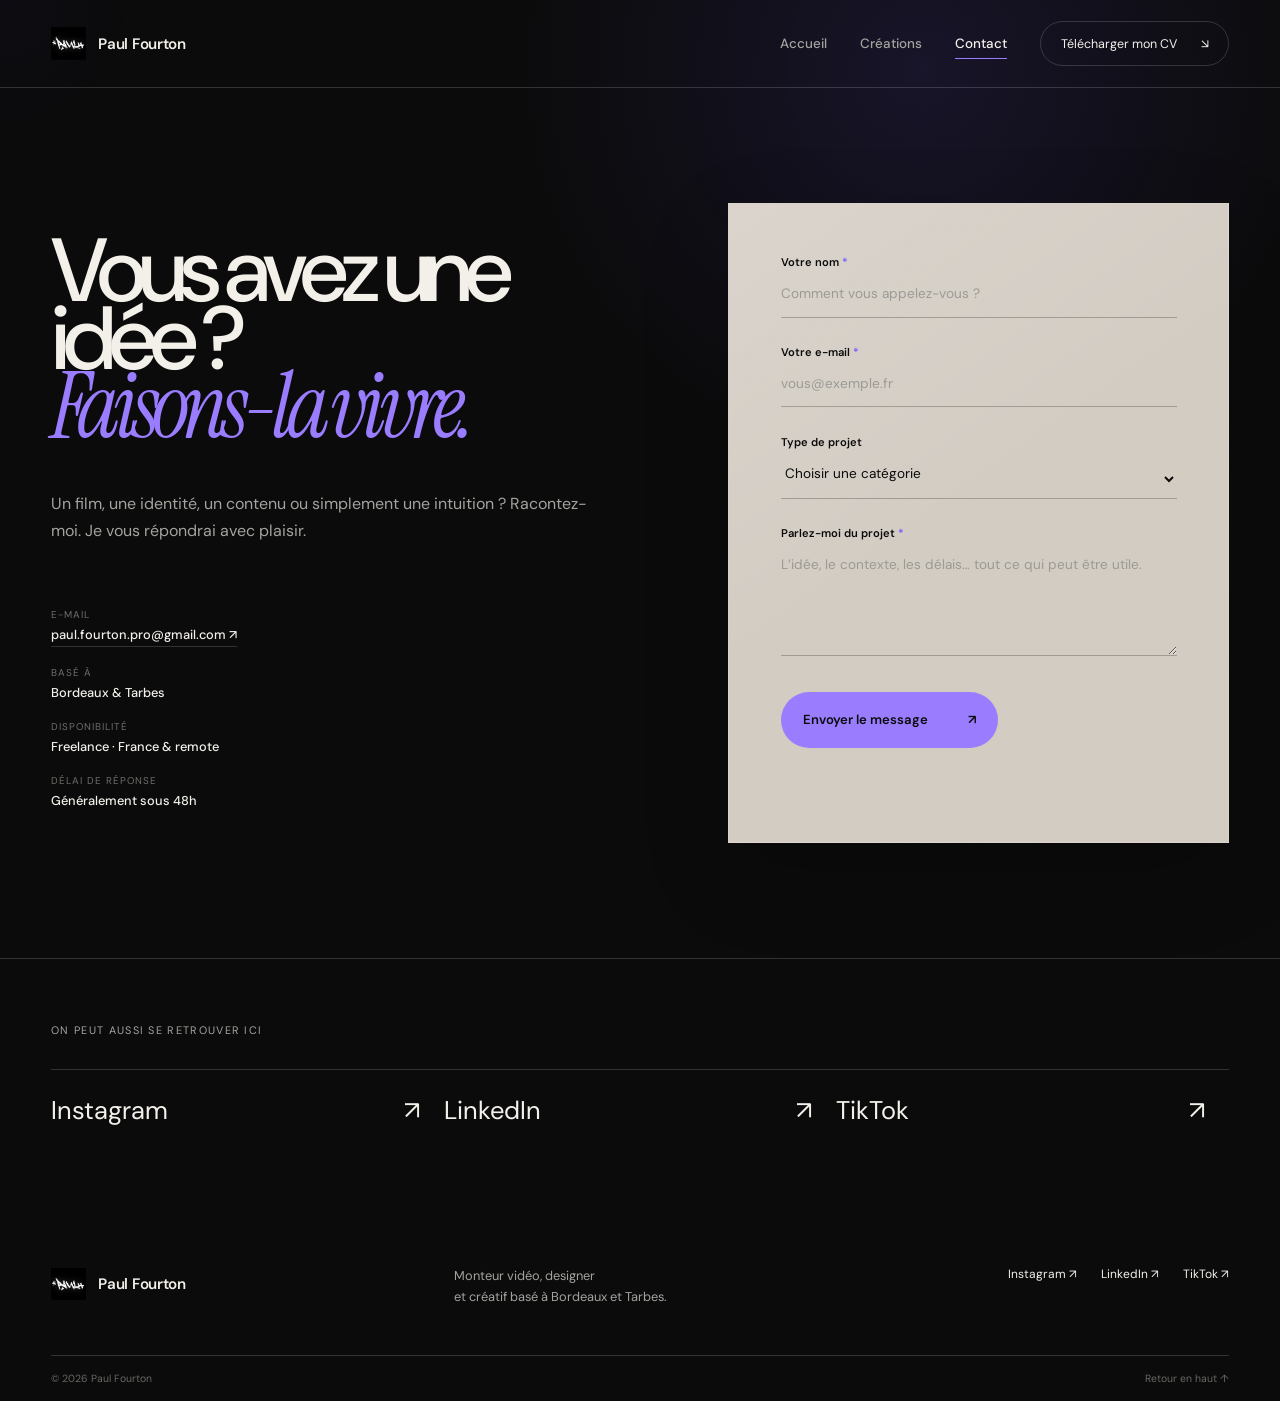
==== commit 2203b296: "Clean footer copyright text" ====
--- a/contact.html
+++ b/contact.html
@@ -124,7 +124,6 @@
     </div>
     <div class="footer-bottom">
       <span>© <span data-year></span> Paul Fourton</span>
-      <span>Paul Fourton.</span>
       <a href="#top">Retour en haut ↑</a>
     </div>
   </footer>
